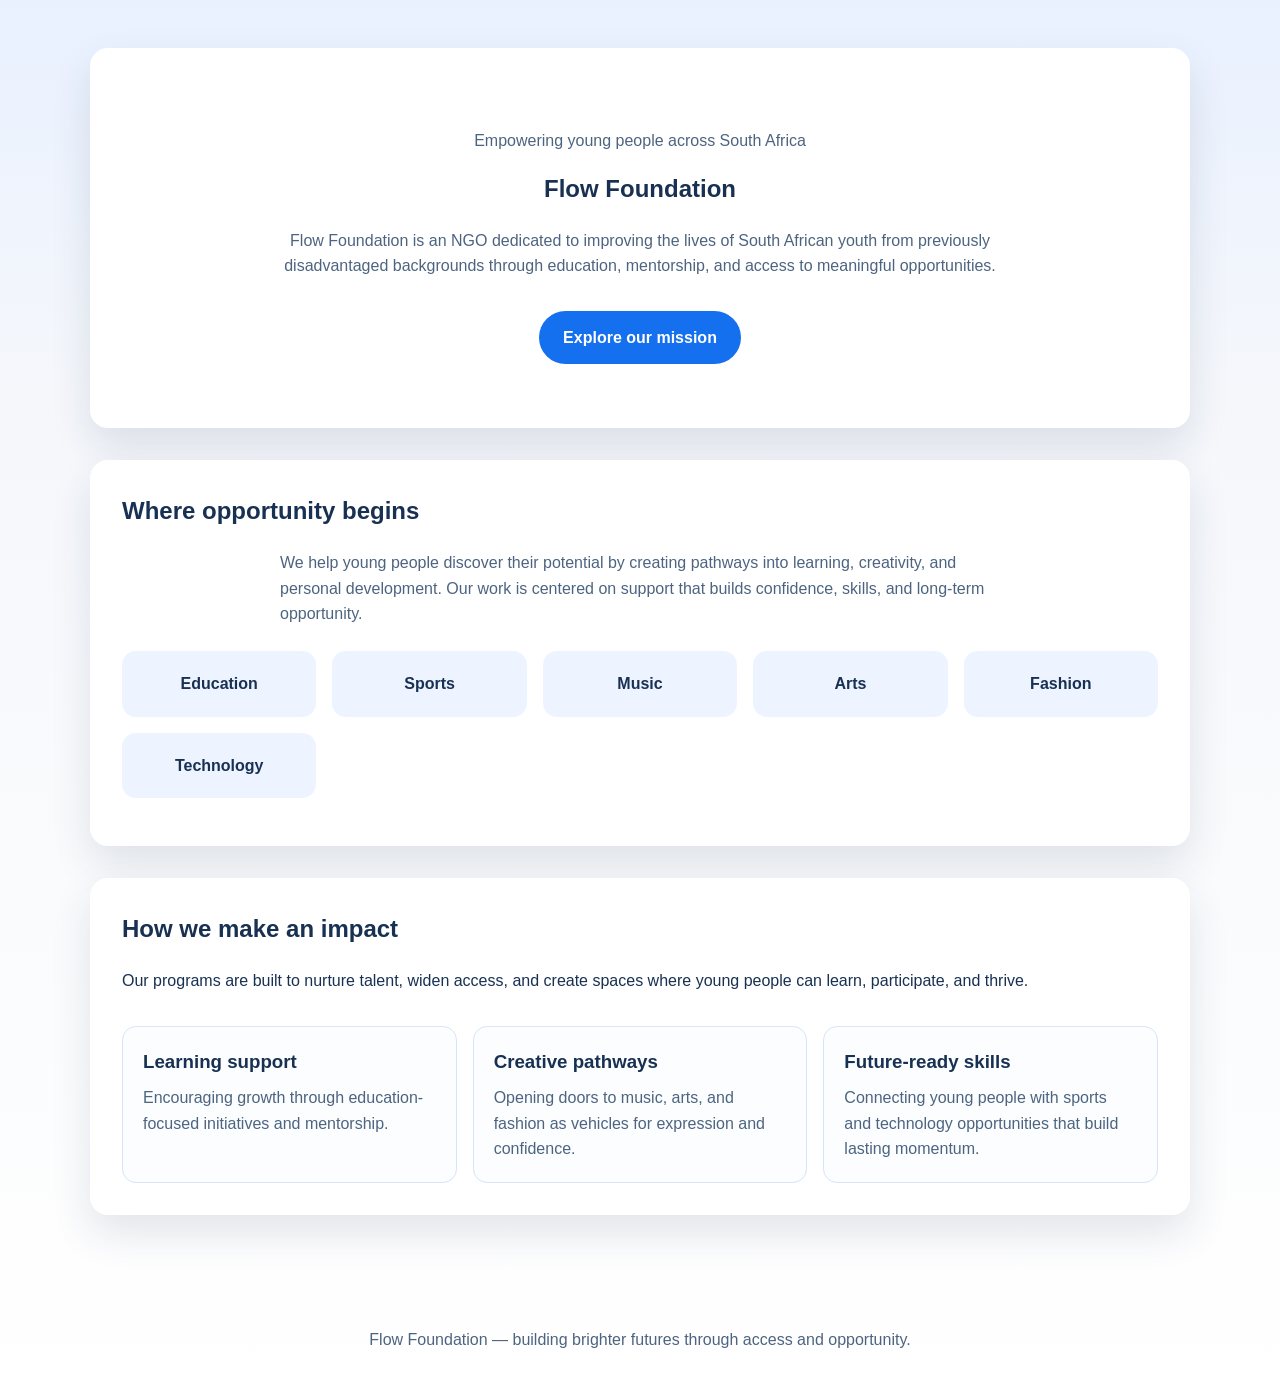
==== index.html @ aff4fdd0 "Add Flow Foundation landing page Co-authored-by: DavidLoeb23 <139105535+DavidLoeb23@users.noreply.gi" ====
<!DOCTYPE html>
<html lang="en">
<head>
  <meta charset="UTF-8">
  <meta name="viewport" content="width=device-width, initial-scale=1.0">
  <title>Flow Foundation</title>
  <meta
    name="description"
    content="Flow Foundation is an NGO focused on education and opportunities in sports, music, arts, fashion, and technology for South African youth."
  >
  <style>
    :root {
      color-scheme: light;
      --bg: #f5f7fb;
      --surface: #ffffff;
      --text: #183153;
      --muted: #4d6480;
      --accent: #1570ef;
      --accent-dark: #0e4fa8;
      --shadow: 0 18px 40px rgba(24, 49, 83, 0.12);
      --radius: 18px;
    }

    * {
      box-sizing: border-box;
    }

    body {
      margin: 0;
      font-family: Arial, Helvetica, sans-serif;
      line-height: 1.6;
      color: var(--text);
      background: linear-gradient(180deg, #e9f1ff 0%, var(--bg) 28%, #ffffff 100%);
    }

    main {
      width: min(1100px, calc(100% - 2rem));
      margin: 0 auto;
      padding: 3rem 0 4rem;
    }

    section {
      margin-bottom: 2rem;
    }

    .hero,
    .mission,
    .impact {
      background: var(--surface);
      border-radius: var(--radius);
      box-shadow: var(--shadow);
      padding: 2rem;
    }

    .hero {
      text-align: center;
      padding: 4rem 2rem;
    }

    .hero h1,
    .mission h2,
    .impact h2 {
      margin-top: 0;
    }

    .hero p,
    .mission p {
      max-width: 720px;
      margin-left: auto;
      margin-right: auto;
      color: var(--muted);
    }

    .cta {
      display: inline-block;
      margin-top: 1rem;
      padding: 0.85rem 1.5rem;
      border-radius: 999px;
      background: var(--accent);
      color: #ffffff;
      text-decoration: none;
      font-weight: 700;
    }

    .cta:hover,
    .cta:focus {
      background: var(--accent-dark);
    }

    .pillars {
      display: grid;
      grid-template-columns: repeat(auto-fit, minmax(180px, 1fr));
      gap: 1rem;
      margin-top: 1.5rem;
      padding: 0;
      list-style: none;
    }

    .pillars li {
      padding: 1.25rem;
      border-radius: 14px;
      background: #eef4ff;
      font-weight: 700;
      text-align: center;
    }

    .impact {
      display: grid;
      gap: 1rem;
    }

    .impact-grid {
      display: grid;
      gap: 1rem;
      grid-template-columns: repeat(auto-fit, minmax(220px, 1fr));
    }

    .impact-card {
      border: 1px solid #d8e4f8;
      border-radius: 14px;
      padding: 1.25rem;
      background: #fbfdff;
    }

    .impact-card h3 {
      margin-top: 0;
      margin-bottom: 0.5rem;
    }

    .impact-card p {
      margin: 0;
      color: var(--muted);
    }

    footer {
      text-align: center;
      color: var(--muted);
      padding-bottom: 2rem;
    }

    @media (max-width: 640px) {
      .hero,
      .mission,
      .impact {
        padding: 1.5rem;
      }

      .hero {
        padding-top: 3rem;
        padding-bottom: 3rem;
      }
    }
  </style>
</head>
<body>
  <main>
    <section class="hero" aria-labelledby="hero-title">
      <p>Empowering young people across South Africa</p>
      <h1 id="hero-title">Flow Foundation</h1>
      <p>
        Flow Foundation is an NGO dedicated to improving the lives of South African youth from previously
        disadvantaged backgrounds through education, mentorship, and access to meaningful opportunities.
      </p>
      <a class="cta" href="#mission">Explore our mission</a>
    </section>

    <section class="mission" id="mission" aria-labelledby="mission-title">
      <h2 id="mission-title">Where opportunity begins</h2>
      <p>
        We help young people discover their potential by creating pathways into learning, creativity, and
        personal development. Our work is centered on support that builds confidence, skills, and long-term
        opportunity.
      </p>
      <ul class="pillars" aria-label="Foundation focus areas">
        <li>Education</li>
        <li>Sports</li>
        <li>Music</li>
        <li>Arts</li>
        <li>Fashion</li>
        <li>Technology</li>
      </ul>
    </section>

    <section class="impact" aria-labelledby="impact-title">
      <div>
        <h2 id="impact-title">How we make an impact</h2>
        <p>
          Our programs are built to nurture talent, widen access, and create spaces where young people can
          learn, participate, and thrive.
        </p>
      </div>
      <div class="impact-grid">
        <article class="impact-card">
          <h3>Learning support</h3>
          <p>Encouraging growth through education-focused initiatives and mentorship.</p>
        </article>
        <article class="impact-card">
          <h3>Creative pathways</h3>
          <p>Opening doors to music, arts, and fashion as vehicles for expression and confidence.</p>
        </article>
        <article class="impact-card">
          <h3>Future-ready skills</h3>
          <p>Connecting young people with sports and technology opportunities that build lasting momentum.</p>
        </article>
      </div>
    </section>
  </main>

  <footer>
    <p>Flow Foundation &mdash; building brighter futures through access and opportunity.</p>
  </footer>
</body>
</html>
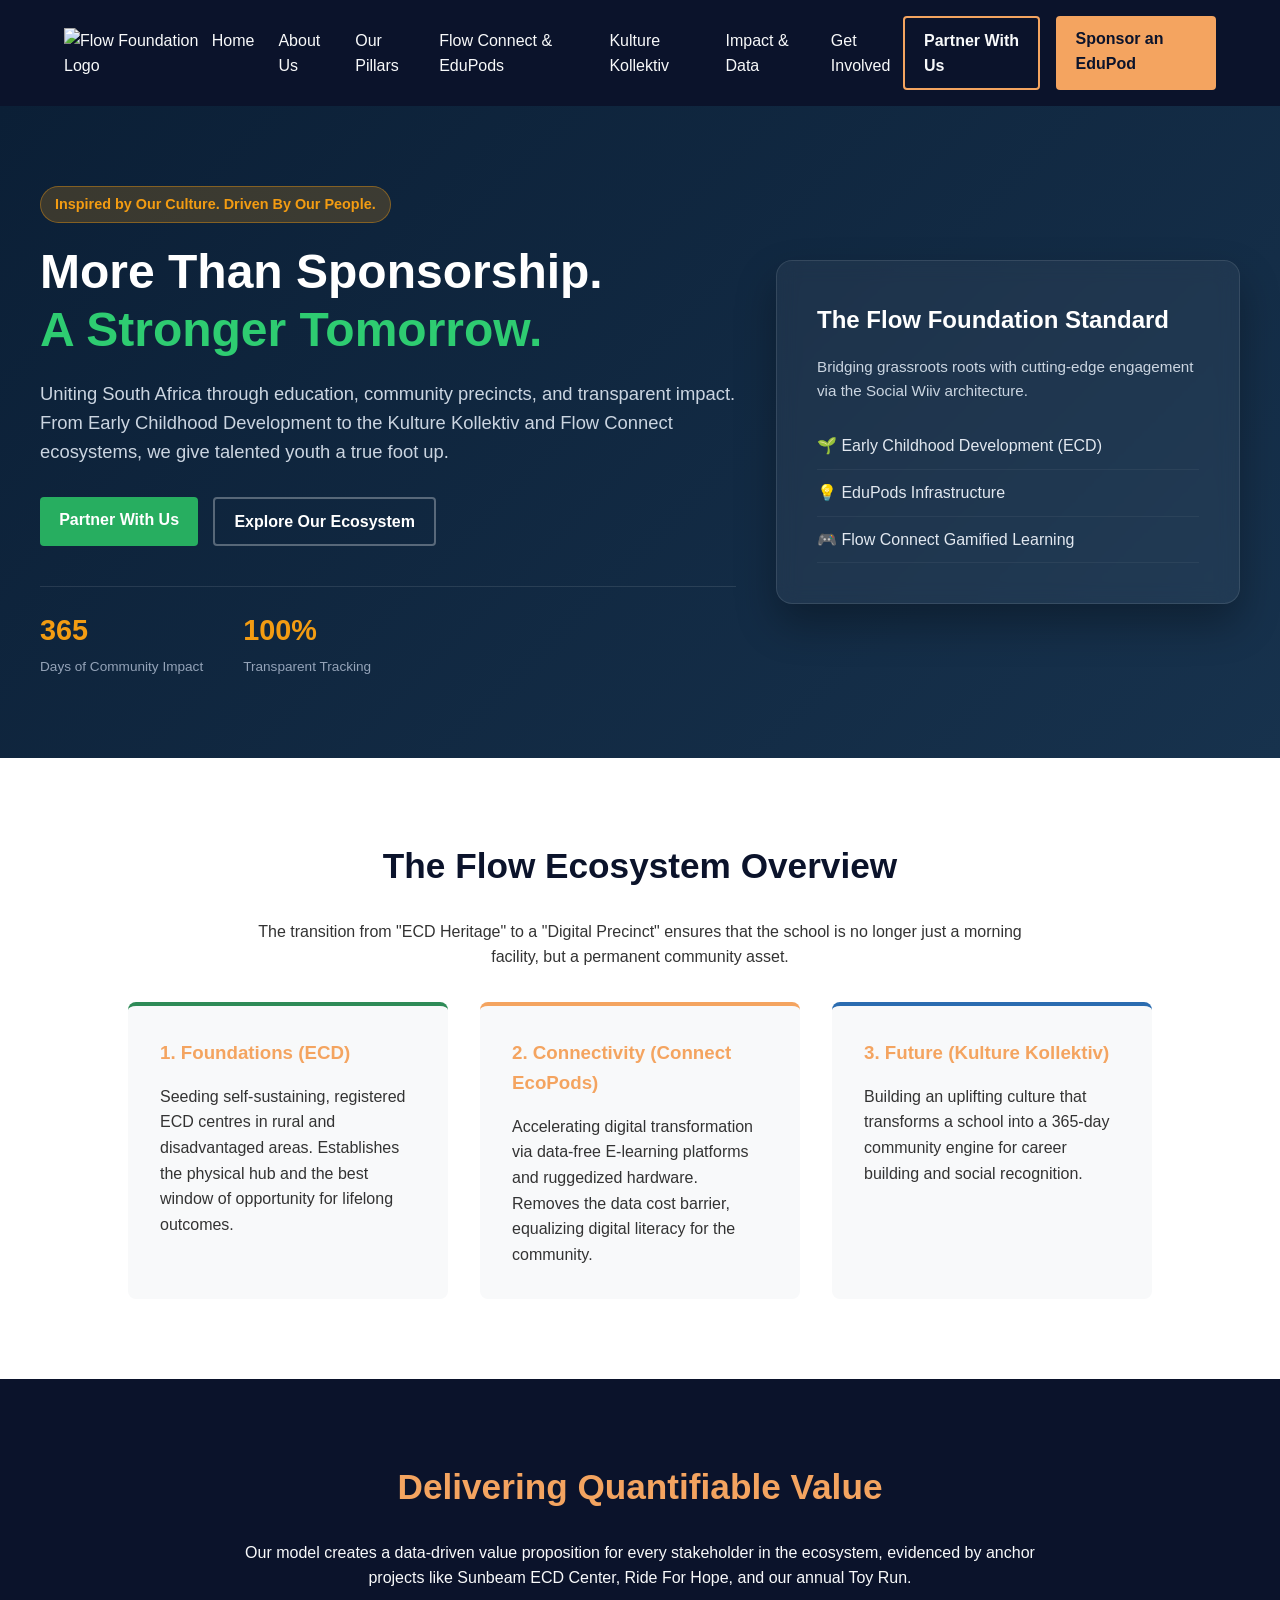
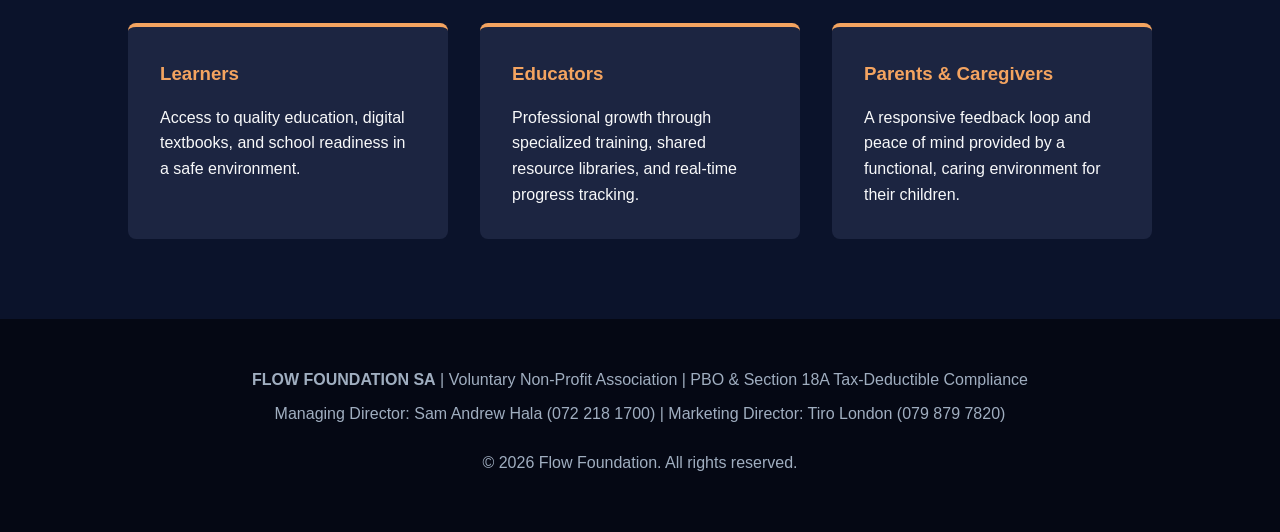
==== commit d020443f: "Initial commit of Flow Foundation website blueprint" ====
--- a/index.html
+++ b/index.html
@@ -3,211 +3,141 @@
 <head>
   <meta charset="UTF-8">
   <meta name="viewport" content="width=device-width, initial-scale=1.0">
-  <title>Flow Foundation</title>
-  <meta
-    name="description"
-    content="Flow Foundation is an NGO focused on education and opportunities in sports, music, arts, fashion, and technology for South African youth."
-  >
+  <title>Flow Foundation | Planting Faith, Love, Opportunity, and Wisdom</title>
+  <link rel="stylesheet" href="assets/css/style.css">
   <style>
-    :root {
-      color-scheme: light;
-      --bg: #f5f7fb;
-      --surface: #ffffff;
-      --text: #183153;
-      --muted: #4d6480;
-      --accent: #1570ef;
-      --accent-dark: #0e4fa8;
-      --shadow: 0 18px 40px rgba(24, 49, 83, 0.12);
-      --radius: 18px;
+    /* Inline additions to polish the home page */
+    .hero-buttons {
+      display: flex;
+      justify-content: center;
+      gap: 1.5rem;
+      margin-top: 2rem;
     }
-
-    * {
-      box-sizing: border-box;
-    }
-
-    body {
-      margin: 0;
-      font-family: Arial, Helvetica, sans-serif;
-      line-height: 1.6;
-      color: var(--text);
-      background: linear-gradient(180deg, #e9f1ff 0%, var(--bg) 28%, #ffffff 100%);
-    }
-
-    main {
-      width: min(1100px, calc(100% - 2rem));
-      margin: 0 auto;
-      padding: 3rem 0 4rem;
-    }
-
-    section {
-      margin-bottom: 2rem;
-    }
-
-    .hero,
-    .mission,
-    .impact {
-      background: var(--surface);
-      border-radius: var(--radius);
-      box-shadow: var(--shadow);
-      padding: 2rem;
-    }
-
-    .hero {
-      text-align: center;
-      padding: 4rem 2rem;
-    }
-
-    .hero h1,
-    .mission h2,
-    .impact h2 {
-      margin-top: 0;
-    }
-
-    .hero p,
-    .mission p {
-      max-width: 720px;
-      margin-left: auto;
-      margin-right: auto;
-      color: var(--muted);
-    }
-
-    .cta {
+    .badge-icon {
+      font-size: 2.5rem;
+      margin-bottom: 1rem;
       display: inline-block;
-      margin-top: 1rem;
-      padding: 0.85rem 1.5rem;
-      border-radius: 999px;
-      background: var(--accent);
-      color: #ffffff;
-      text-decoration: none;
-      font-weight: 700;
-    }
-
-    .cta:hover,
-    .cta:focus {
-      background: var(--accent-dark);
-    }
-
-    .pillars {
-      display: grid;
-      grid-template-columns: repeat(auto-fit, minmax(180px, 1fr));
-      gap: 1rem;
-      margin-top: 1.5rem;
-      padding: 0;
-      list-style: none;
-    }
-
-    .pillars li {
-      padding: 1.25rem;
-      border-radius: 14px;
-      background: #eef4ff;
-      font-weight: 700;
-      text-align: center;
-    }
-
-    .impact {
-      display: grid;
-      gap: 1rem;
-    }
-
-    .impact-grid {
-      display: grid;
-      gap: 1rem;
-      grid-template-columns: repeat(auto-fit, minmax(220px, 1fr));
-    }
-
-    .impact-card {
-      border: 1px solid #d8e4f8;
-      border-radius: 14px;
-      padding: 1.25rem;
-      background: #fbfdff;
-    }
-
-    .impact-card h3 {
-      margin-top: 0;
-      margin-bottom: 0.5rem;
-    }
-
-    .impact-card p {
-      margin: 0;
-      color: var(--muted);
-    }
-
-    footer {
-      text-align: center;
-      color: var(--muted);
-      padding-bottom: 2rem;
-    }
-
-    @media (max-width: 640px) {
-      .hero,
-      .mission,
-      .impact {
-        padding: 1.5rem;
-      }
-
-      .hero {
-        padding-top: 3rem;
-        padding-bottom: 3rem;
-      }
     }
   </style>
 </head>
 <body>
-  <main>
-    <section class="hero" aria-labelledby="hero-title">
-      <p>Empowering young people across South Africa</p>
-      <h1 id="hero-title">Flow Foundation</h1>
-      <p>
-        Flow Foundation is an NGO dedicated to improving the lives of South African youth from previously
-        disadvantaged backgrounds through education, mentorship, and access to meaningful opportunities.
-      </p>
-      <a class="cta" href="#mission">Explore our mission</a>
-    </section>
 
-    <section class="mission" id="mission" aria-labelledby="mission-title">
-      <h2 id="mission-title">Where opportunity begins</h2>
-      <p>
-        We help young people discover their potential by creating pathways into learning, creativity, and
-        personal development. Our work is centered on support that builds confidence, skills, and long-term
-        opportunity.
-      </p>
-      <ul class="pillars" aria-label="Foundation focus areas">
-        <li>Education</li>
-        <li>Sports</li>
-        <li>Music</li>
-        <li>Arts</li>
-        <li>Fashion</li>
-        <li>Technology</li>
+  <!-- Global Header -->
+  <header>
+    <div class="logo">
+      <img src="assets/images/logo-light.png" alt="Flow Foundation Logo" height="40">
+    </div>
+    <nav>
+      <ul>
+  <li><a href="index.html">Home</a></li>
+  <li><a href="about.html">About Us</a></li>
+  <li><a href="pillars.html">Our Pillars</a></li>
+  <li><a href="pillars.html#connect">Flow Connect &amp; EduPods</a></li>
+  <li><a href="pillars.html#kulture">Kulture Kollektiv</a></li>
+  <li><a href="pillars.html#impact">Impact &amp; Data</a></li>
+        <li><a href="get-involved.html">Get Involved</a></li>
       </ul>
-    </section>
+    </nav>
+    <div class="cta-buttons">
+      <a href="get-involved.html" class="btn btn-outline">Partner With Us</a>
+      <a href="get-involved.html" class="btn">Sponsor an EduPod</a>
+    </div>
+  </header>
 
-    <section class="impact" aria-labelledby="impact-title">
-      <div>
-        <h2 id="impact-title">How we make an impact</h2>
-        <p>
-          Our programs are built to nurture talent, widen access, and create spaces where young people can
-          learn, participate, and thrive.
-        </p>
+  <!-- Hero Section -->
+  <section class="hero-community">
+    <div class="hero-container">
+        <!-- Left Column: The Human Narrative -->
+        <div class="hero-text-content">
+            <span class="badge-tag">Inspired by Our Culture. Driven By Our People.</span>
+            <h1>More Than Sponsorship.<br><span class="highlight-text">A Stronger Tomorrow.</span></h1>
+            <p class="hero-subtitle">
+                Uniting South Africa through education, community precincts, and transparent impact. 
+                From Early Childhood Development to the Kulture Kollektiv and Flow Connect ecosystems, 
+                we give talented youth a true foot up.
+            </p>
+            <div class="hero-cta-group">
+                <a href="get-involved.html" class="btn btn-primary">Partner With Us</a>
+                <a href="pillars.html" class="btn btn-secondary">Explore Our Ecosystem</a>
+            </div>
+            <div class="hero-stats">
+                <div class="stat-item">
+                    <span class="stat-number">365</span>
+                    <span class="stat-label">Days of Community Impact</span>
+                </div>
+                <div class="stat-item">
+                    <span class="stat-number">100%</span>
+                    <span class="stat-label">Transparent Tracking</span>
+                </div>
+            </div>
+        </div>
+
+        <!-- Right Column: Visual / Cultural Accent -->
+        <div class="hero-visual-card">
+            <div class="card-glass">
+                <h3>The Flow Foundation Standard</h3>
+                <p>Bridging grassroots roots with cutting-edge engagement via the Social Wiiv architecture.</p>
+                <ul class="eco-list">
+                    <li>🌱 Early Childhood Development (ECD)</li>
+                    <li>💡 EduPods Infrastructure</li>
+                    <li>🎮 Flow Connect Gamified Learning</li>
+                </ul>
+            </div>
+        </div>
+    </div>
+  </section>
+
+  <!-- The Flow Ecosystem Overview -->
+  <section>
+    <div style="text-align: center; max-width: 800px; margin: 0 auto;">
+      <h2>The Flow Ecosystem Overview</h2>
+      <p style="margin-top: 1rem;">The transition from "ECD Heritage" to a "Digital Precinct" ensures that the school is no longer just a morning facility, but a permanent community asset.</p>
+    </div>
+
+    <div class="grid-3">
+      <div class="card" style="background: #f8f9fa; color: #333; border-top-color: var(--flow-green);">
+        <h3>1. Foundations (ECD)</h3>
+        <p>Seeding self-sustaining, registered ECD centres in rural and disadvantaged areas. Establishes the physical hub and the best window of opportunity for lifelong outcomes.</p>
       </div>
-      <div class="impact-grid">
-        <article class="impact-card">
-          <h3>Learning support</h3>
-          <p>Encouraging growth through education-focused initiatives and mentorship.</p>
-        </article>
-        <article class="impact-card">
-          <h3>Creative pathways</h3>
-          <p>Opening doors to music, arts, and fashion as vehicles for expression and confidence.</p>
-        </article>
-        <article class="impact-card">
-          <h3>Future-ready skills</h3>
-          <p>Connecting young people with sports and technology opportunities that build lasting momentum.</p>
-        </article>
+      <div class="card" style="background: #f8f9fa; color: #333; border-top-color: var(--flow-yellow);">
+        <h3>2. Connectivity (Connect EcoPods)</h3>
+        <p>Accelerating digital transformation via data-free E-learning platforms and ruggedized hardware. Removes the data cost barrier, equalizing digital literacy for the community.</p>
       </div>
-    </section>
-  </main>
+      <div class="card" style="background: #f8f9fa; color: #333; border-top-color: #2b6cb0;">
+        <h3>3. Future (Kulture Kollektiv)</h3>
+        <p>Building an uplifting culture that transforms a school into a 365-day community engine for career building and social recognition.</p>
+      </div>
+    </div>
+  </section>
 
+  <!-- Quantifiable Value Section -->
+  <section class="bg-dark">
+    <div style="text-align: center; max-width: 800px; margin: 0 auto;">
+      <h2>Delivering Quantifiable Value</h2>
+      <p style="margin-top: 1rem;">Our model creates a data-driven value proposition for every stakeholder in the ecosystem, evidenced by anchor projects like Sunbeam ECD Center, Ride For Hope, and our annual Toy Run.</p>
+    </div>
+    <div class="grid-3">
+      <div class="card">
+        <h3>Learners</h3>
+        <p>Access to quality education, digital textbooks, and school readiness in a safe environment.</p>
+      </div>
+      <div class="card">
+        <h3>Educators</h3>
+        <p>Professional growth through specialized training, shared resource libraries, and real-time progress tracking.</p>
+      </div>
+      <div class="card">
+        <h3>Parents &amp; Caregivers</h3>
+        <p>A responsive feedback loop and peace of mind provided by a functional, caring environment for their children.</p>
+      </div>
+    </div>
+  </section>
+
+  <!-- Footer -->
   <footer>
-    <p>Flow Foundation &mdash; building brighter futures through access and opportunity.</p>
+    <p><strong>FLOW FOUNDATION SA</strong> | Voluntary Non-Profit Association | PBO &amp; Section 18A Tax-Deductible Compliance</p>
+    <p>Managing Director: Sam Andrew Hala (072 218 1700) | Marketing Director: Tiro London (079 879 7820)</p>
+    <p style="margin-top: 1.5rem;">&copy; 2026 Flow Foundation. All rights reserved.</p>
   </footer>
-</body>
-</html>
+
+  </body>
+  </html>
--- a/assets/css/style.css
+++ b/assets/css/style.css
@@ -0,0 +1,501 @@
+:root {
+  --flow-green: #2e8b57;
+  --flow-light-green: #3cb371;
+  --flow-yellow: #f4a460;
+  --flow-dark-bg: #0b132b;
+  --flow-card-bg: #1c2541;
+  --text-main: #333333;
+  --text-light: #f8f9fa;
+}
+
+* {
+  box-sizing: border-box;
+  margin: 0;
+  padding: 0;
+  font-family: 'Segoe UI', Tahoma, Geneva, Verdana, sans-serif;
+}
+
+body {
+  color: var(--text-main);
+  line-height: 1.6;
+  background-color: #ffffff;
+}
+
+/* Header & Nav */
+header {
+  background: var(--flow-dark-bg);
+  color: var(--text-light);
+  padding: 1rem 5%;
+  display: flex;
+  justify-content: space-between;
+  align-items: center;
+  position: sticky;
+  top: 0;
+  z-index: 1000;
+}
+
+nav ul {
+  display: flex;
+  list-style: none;
+  gap: 1.5rem;
+}
+
+nav a {
+  color: var(--text-light);
+  text-decoration: none;
+  font-weight: 500;
+  transition: color 0.3s;
+}
+
+nav a:hover {
+  color: var(--flow-yellow);
+}
+
+.cta-buttons {
+  display: flex;
+  gap: 1rem;
+}
+
+.btn {
+  background: var(--flow-yellow);
+  color: var(--flow-dark-bg);
+  padding: 0.6rem 1.2rem;
+  border-radius: 4px;
+  text-decoration: none;
+  font-weight: bold;
+  transition: background 0.3s;
+}
+
+.btn:hover {
+  background: #e08b45;
+}
+
+.btn-outline {
+  background: transparent;
+  border: 2px solid var(--flow-yellow);
+  color: var(--text-light);
+}
+
+.btn-outline:hover {
+  background: var(--flow-yellow);
+  color: var(--flow-dark-bg);
+}
+
+/* Hero Section */
+.hero {
+  background: linear-gradient(135deg, rgba(11, 19, 43, 0.98), rgba(46, 139, 87, 0.88));
+  color: var(--text-light);
+  text-align: center;
+  padding: 6rem 2rem;
+}
+
+.hero h1 {
+  font-size: 3rem;
+  margin-bottom: 1rem;
+  color: var(--flow-yellow);
+}
+
+.hero p {
+  font-size: 1.2rem;
+  max-width: 800px;
+  margin: 0 auto 2rem auto;
+}
+
+/* Sections */
+section {
+  padding: 5rem 10%;
+}
+
+.bg-dark {
+  background-color: var(--flow-dark-bg);
+  color: var(--text-light);
+}
+
+.grid-3 {
+  display: grid;
+  grid-template-columns: repeat(auto-fit, minmax(300px, 1fr));
+  gap: 2rem;
+  margin-top: 2rem;
+}
+
+.card {
+  background: var(--flow-card-bg);
+  padding: 2rem;
+  border-radius: 8px;
+  border-top: 4px solid var(--flow-yellow);
+}
+
+.card h3 {
+  color: var(--flow-yellow);
+  margin-bottom: 1rem;
+}
+
+/* Footer */
+footer {
+  background: #050814;
+  color: #a0aec0;
+  text-align: center;
+  padding: 3rem 2rem;
+}
+
+footer p {
+  margin-bottom: 0.5rem;
+}
+
+/* Nav Active & Brand Styles */
+nav a.active {
+  color: var(--flow-yellow);
+  font-weight: bold;
+  border-bottom: 2px solid var(--flow-yellow);
+  padding-bottom: 2px;
+}
+
+.logo-container {
+  display: flex;
+  align-items: center;
+  gap: 0.8rem;
+}
+
+.logo-container img {
+  height: 45px;
+  width: auto;
+}
+
+.brand-name {
+  font-size: 1.5rem;
+  font-weight: bold;
+  color: var(--text-light);
+  letter-spacing: 0.5px;
+}
+
+/* Typography & Layout Customizations */
+h2 {
+  font-size: 2.2rem;
+  color: var(--flow-dark-bg);
+  text-align: center;
+  margin-bottom: 1.5rem;
+}
+
+.bg-dark h2 {
+  color: var(--flow-yellow);
+}
+
+.section-lead {
+  text-align: center;
+  max-width: 800px;
+  margin: -1rem auto 3rem auto;
+  font-size: 1.15rem;
+  color: #718096;
+}
+
+.bg-dark .section-lead {
+  color: #cbd5e0;
+}
+
+.text-center {
+  text-align: center;
+}
+
+.grid-2 {
+  display: grid;
+  grid-template-columns: repeat(auto-fit, minmax(280px, 1fr));
+  gap: 3rem;
+  align-items: center;
+}
+
+/* Feature & Text Styles */
+.highlight-text {
+  color: var(--flow-green);
+  font-weight: bold;
+}
+
+.timeline {
+  margin-top: 3rem;
+  padding-left: 1.5rem;
+  border-left: 2px solid var(--flow-green);
+}
+
+.timeline-item {
+  margin-bottom: 2.5rem;
+  position: relative;
+}
+
+.timeline-item::before {
+  content: '';
+  position: absolute;
+  left: -1.95rem;
+  top: 0.25rem;
+  background: var(--flow-green);
+  width: 12px;
+  height: 12px;
+  border-radius: 50%;
+}
+
+.timeline-year {
+  font-weight: bold;
+  font-size: 1.25rem;
+  color: var(--flow-green);
+  margin-bottom: 0.25rem;
+}
+
+/* Forms (Get Involved) */
+.form-container {
+  background: var(--text-light);
+  padding: 3rem;
+  border-radius: 12px;
+  box-shadow: 0 4px 20px rgba(0, 0, 0, 0.08);
+  margin-top: 2rem;
+  color: var(--text-main);
+}
+
+.form-group {
+  margin-bottom: 1.5rem;
+}
+
+.form-group label {
+  display: block;
+  font-weight: 600;
+  margin-bottom: 0.5rem;
+}
+
+.form-group input, .form-group select, .form-group textarea {
+  width: 100%;
+  padding: 0.75rem 1rem;
+  border-radius: 6px;
+  border: 1px solid #cbd5e0;
+  font-size: 1rem;
+}
+
+.form-group input:focus, .form-group select:focus, .form-group textarea:focus {
+  outline: none;
+  border-color: var(--flow-green);
+}
+
+/* Pillars Custom Layout */
+.pillcard {
+  transition: transform 0.3s, box-shadow 0.3s;
+}
+
+.pillcard:hover {
+  transform: translateY(-5px);
+  box-shadow: 0 10px 25px rgba(0, 0, 0, 0.2);
+}
+
+/* Hero Variant with Video/Gradient BG fallback */
+.hero-content {
+  max-width: 900px;
+  margin: 0 auto;
+}
+
+@media (max-width: 900px) {
+  header {
+    flex-wrap: wrap;
+    gap: 1rem;
+  }
+
+  nav {
+    order: 3;
+    width: 100%;
+  }
+
+  nav ul {
+    flex-wrap: wrap;
+    justify-content: center;
+    gap: 0.75rem 1rem;
+  }
+
+  .cta-buttons {
+    flex-wrap: wrap;
+    justify-content: center;
+  }
+
+  section {
+    padding: 3.5rem 6%;
+  }
+
+  .hero h1 {
+    font-size: 2.25rem;
+  }
+}
+
+@media (max-width: 600px) {
+  header {
+    justify-content: center;
+    padding: 1rem 4%;
+  }
+
+  nav ul {
+    font-size: 0.9rem;
+  }
+
+  .btn {
+    display: inline-block;
+  }
+
+  section {
+    padding: 2.75rem 5%;
+  }
+
+  .hero {
+    padding: 4rem 1.25rem;
+  }
+
+  .hero h1 {
+    font-size: 1.9rem;
+  }
+
+  .hero p {
+    font-size: 1rem;
+  }
+
+  h2 {
+    font-size: 1.8rem;
+  }
+
+  .grid-2,
+  .grid-3,
+  .form-container {
+    grid-template-columns: 1fr;
+  }
+
+  .form-container {
+    padding: 1.5rem;
+  }
+}
+
+/* --- Hero Community Section --- */
+.hero-community {
+    background: linear-gradient(135deg, #0b1f36 0%, #17324d 100%);
+    color: #ffffff;
+    padding: 80px 20px;
+    position: relative;
+    overflow: hidden;
+}
+
+.hero-container {
+    max-width: 1200px;
+    margin: 0 auto;
+    display: grid;
+    grid-template-columns: 1.2fr 0.8fr;
+    gap: 40px;
+    align-items: center;
+}
+
+.badge-tag {
+    display: inline-block;
+    background: rgba(243, 156, 18, 0.2);
+    color: #f39c12;
+    padding: 6px 14px;
+    border-radius: 20px;
+    font-size: 0.9rem;
+    font-weight: 600;
+    margin-bottom: 20px;
+    border: 1px solid rgba(243, 156, 18, 0.4);
+}
+
+.hero-text-content h1 {
+    font-size: 3rem;
+    line-height: 1.2;
+    margin-bottom: 20px;
+    font-weight: 800;
+}
+
+.highlight-text {
+    color: #2ecc71; /* Vibrant growth green */
+}
+
+.hero-subtitle {
+    font-size: 1.15rem;
+    color: #cbd5e1;
+    margin-bottom: 30px;
+    line-height: 1.6;
+}
+
+.hero-cta-group {
+    display: flex;
+    gap: 15px;
+    margin-bottom: 40px;
+}
+
+.btn-primary {
+    background-color: #27ae60;
+    color: #ffffff;
+}
+
+.btn-primary:hover {
+    background-color: #219653;
+}
+
+.btn-secondary {
+    background-color: transparent;
+    color: #ffffff;
+    border: 2px solid rgba(255, 255, 255, 0.3);
+}
+
+.btn-secondary:hover {
+    border-color: #ffffff;
+    background-color: rgba(255, 255, 255, 0.05);
+}
+
+.hero-stats {
+    display: flex;
+    gap: 40px;
+    border-top: 1px solid rgba(255, 255, 255, 0.1);
+    padding-top: 20px;
+}
+
+.stat-number {
+    display: block;
+    font-size: 1.8rem;
+    font-weight: 700;
+    color: #f39c12;
+}
+
+.stat-label {
+    font-size: 0.85rem;
+    color: #94a3b8;
+}
+
+/* Glassmorphism Right Card */
+.card-glass {
+    background: rgba(255, 255, 255, 0.05);
+    backdrop-filter: blur(10px);
+    border: 1px solid rgba(255, 255, 255, 0.1);
+    padding: 40px;
+    border-radius: 16px;
+    box-shadow: 0 20px 40px rgba(0,0,0,0.3);
+}
+
+.card-glass h3 {
+    font-size: 1.5rem;
+    margin-bottom: 15px;
+    color: #ffffff;
+}
+
+.card-glass p {
+    color: #cbd5e1;
+    margin-bottom: 20px;
+    font-size: 0.95rem;
+}
+
+.eco-list {
+    list-style: none;
+    padding: 0;
+}
+
+.eco-list li {
+    padding: 10px 0;
+    border-bottom: 1px solid rgba(255, 255, 255, 0.05);
+    color: #e2e8f0;
+    font-weight: 500;
+}
+
+/* Responsive design for mobiles */
+@media (max-width: 768px) {
+    .hero-container {
+        grid-template-columns: 1fr;
+    }
+    .hero-text-content h1 {
+        font-size: 2.2rem;
+    }
+}
